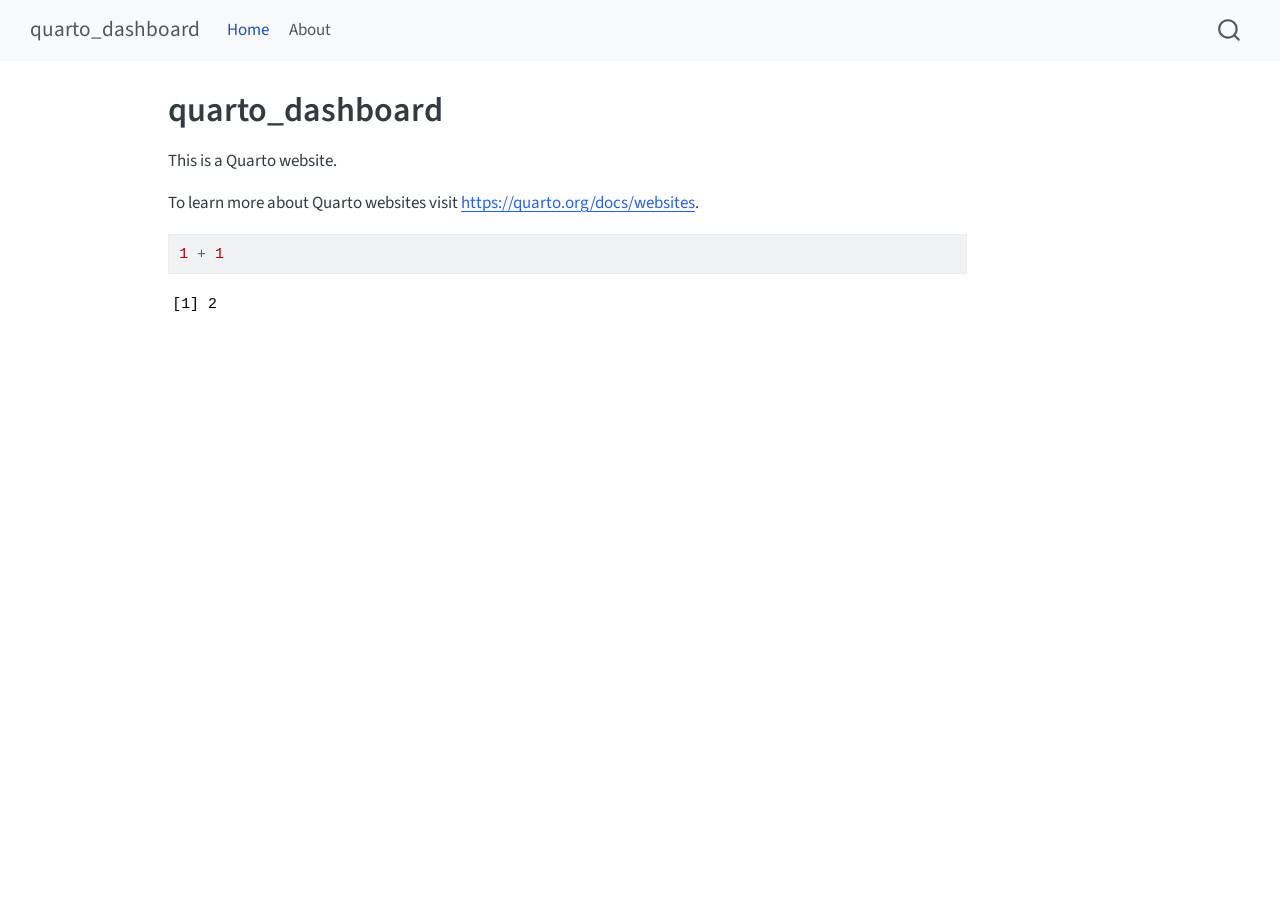
==== index.html @ 5db0f4c8 "Built site for gh-pages" ====
<!DOCTYPE html>
<html xmlns="http://www.w3.org/1999/xhtml" lang="en" xml:lang="en"><head>

<meta charset="utf-8">
<meta name="generator" content="quarto-1.10.18">

<meta name="viewport" content="width=device-width, initial-scale=1.0, user-scalable=yes">


<title>quarto_dashboard</title>
<style>
/* Default styles provided by pandoc.
** See https://pandoc.org/MANUAL.html#variables-for-html for config info.
*/
span.smallcaps{font-variant: small-caps;}
div.columns{display: flex; gap: 1.5em;}
div.column{flex: auto;}
@media screen {
div.columns{gap: min(4vw, 1.5em);}
div.column{overflow-x: auto;}
}
div.hanging-indent{margin-left: 1.5em; text-indent: -1.5em;}
ul.task-list{list-style: none;}
ul.task-list li input[type="checkbox"] {
  width: 0.8em;
  margin: 0 0.8em 0.2em -1em; /* quarto-specific, see https://github.com/quarto-dev/quarto-cli/issues/4556 */ 
  vertical-align: middle;
}
/* CSS for syntax highlighting */
html { -webkit-text-size-adjust: 100%; }
pre > code.sourceCode { white-space: pre; position: relative; }
pre > code.sourceCode > span { display: inline-block; line-height: 1.25; }
pre > code.sourceCode > span:empty { height: 1.2em; }
.sourceCode { overflow: visible; }
code.sourceCode > span { color: inherit; text-decoration: inherit; }
div.sourceCode { margin: 1em 0; }
pre.sourceCode { margin: 0; }
@media screen {
div.sourceCode { overflow: auto; }
}
@media print {
pre > code.sourceCode { white-space: pre-wrap; }
pre > code.sourceCode > span { text-indent: -5em; padding-left: 5em; }
}
pre.numberSource code
  { counter-reset: source-line 0; }
pre.numberSource code > span
  { position: relative; left: -4em; counter-increment: source-line; }
pre.numberSource code > span > a:first-child::before
  { content: counter(source-line);
    position: relative; left: -1em; text-align: right; vertical-align: baseline;
    border: none; display: inline-block;
    -webkit-touch-callout: none; -webkit-user-select: none;
    -khtml-user-select: none; -moz-user-select: none;
    -ms-user-select: none; user-select: none;
    padding: 0 4px; width: 4em;
  }
pre.numberSource { margin-left: 3em;  padding-left: 4px; }
div.sourceCode
  {   }
@media screen {
pre > code.sourceCode > span > a:first-child::before { text-decoration: underline; }
}
</style>


<script src="site_libs/quarto-nav/quarto-nav.js"></script>
<script src="site_libs/quarto-nav/headroom.min.js"></script>
<script src="site_libs/clipboard/clipboard.min.js"></script>
<script src="site_libs/quarto-search/autocomplete.umd.js"></script>
<script src="site_libs/quarto-search/fuse.min.js"></script>
<script src="site_libs/quarto-search/quarto-search.js"></script>
<meta name="quarto:offset" content="./">
<script src="site_libs/quarto-html/quarto.js" type="module"></script>
<script src="site_libs/quarto-html/tabsets/tabsets.js" type="module"></script>
<script src="site_libs/quarto-html/popper.min.js"></script>
<script src="site_libs/quarto-html/tippy.umd.min.js"></script>
<script src="site_libs/quarto-html/anchor.min.js"></script>
<link href="site_libs/quarto-html/tippy.css" rel="stylesheet">
<link href="site_libs/quarto-html/quarto-syntax-highlighting-64a204ab8560d761af7679ceaba22944.css" rel="stylesheet" id="quarto-text-highlighting-styles">
<script src="site_libs/bootstrap/bootstrap.min.js"></script>
<link href="site_libs/bootstrap/bootstrap-icons.css" rel="stylesheet">
<link href="site_libs/bootstrap/bootstrap-d9a78992818f0f4e9fad39da59a264eb.min.css" rel="stylesheet" append-hash="true" id="quarto-bootstrap" data-mode="light">
<script id="quarto-search-options" type="application/json">{
  "location": "navbar",
  "copy-button": false,
  "collapse-after": 3,
  "panel-placement": "end",
  "type": "overlay",
  "limit": 50,
  "keyboard-shortcut": [
    "f",
    "/",
    "s"
  ],
  "show-item-context": false,
  "language": {
    "search-no-results-text": "No results",
    "search-matching-documents-text": "matching documents",
    "search-copy-link-title": "Copy link to search",
    "search-hide-matches-text": "Hide additional matches",
    "search-more-match-text": "more match in this document",
    "search-more-matches-text": "more matches in this document",
    "search-clear-button-title": "Clear",
    "search-text-placeholder": "",
    "search-detached-cancel-button-title": "Cancel",
    "search-submit-button-title": "Submit",
    "search-label": "Search"
  }
}</script>


<link rel="stylesheet" href="styles.css">
</head>

<body class="nav-fixed quarto-light">

<div id="quarto-search-results"></div>
  <header id="quarto-header" class="headroom fixed-top">
    <nav class="navbar navbar-expand-lg " data-bs-theme="dark">
      <div class="navbar-container container-fluid">
      <div class="navbar-brand-container mx-auto">
    <a class="navbar-brand" href="./index.html">
    <span class="navbar-title">quarto_dashboard</span>
    </a>
  </div>
            <div id="quarto-search" class="" title="Search"></div>
          <button class="navbar-toggler" type="button" data-bs-toggle="collapse" data-bs-target="#navbarCollapse" aria-controls="navbarCollapse" role="menu" aria-expanded="false" aria-label="Toggle navigation" onclick="if (window.quartoToggleHeadroom) { window.quartoToggleHeadroom(); }">
  <span class="navbar-toggler-icon"></span>
</button>
          <div class="collapse navbar-collapse" id="navbarCollapse">
            <ul class="navbar-nav navbar-nav-scroll me-auto">
  <li class="nav-item">
    <a class="nav-link active" href="./index.html" aria-current="page"> 
<span class="menu-text">Home</span></a>
  </li>  
  <li class="nav-item">
    <a class="nav-link" href="./about.html"> 
<span class="menu-text">About</span></a>
  </li>  
</ul>
          </div> <!-- /navcollapse -->
            <div class="quarto-navbar-tools">
</div>
      </div> <!-- /container-fluid -->
    </nav>
</header>
<!-- content -->
<div id="quarto-content" class="quarto-container page-columns page-rows-contents page-layout-article page-navbar">
<!-- sidebar -->
<!-- margin-sidebar -->
    <div id="quarto-margin-sidebar" class="sidebar margin-sidebar zindex-bottom">
        
    </div>
<!-- main -->
<main class="content" id="quarto-document-content">

<header id="title-block-header" class="quarto-title-block default">
<div class="quarto-title">
<h1 class="title">quarto_dashboard</h1>
</div>



<div class="quarto-title-meta">

    
  
    
  </div>
  


</header>


<p>This is a Quarto website.</p>
<p>To learn more about Quarto websites visit <a href="https://quarto.org/docs/websites" class="uri">https://quarto.org/docs/websites</a>.</p>
<div class="cell">
<div class="code-copy-outer-scaffold"><div class="sourceCode cell-code" id="cb1"><pre class="sourceCode r code-with-copy"><code class="sourceCode r"><span id="cb1-1"><a href="#cb1-1" aria-hidden="true" tabindex="-1"></a><span class="dv">1</span> <span class="sc">+</span> <span class="dv">1</span></span></code></pre></div><button title="Copy to Clipboard" class="code-copy-button"><i class="bi"></i></button></div>
<div class="cell-output cell-output-stdout">
<pre><code>[1] 2</code></pre>
</div>
</div>



</main> <!-- /main -->
<script id="quarto-html-after-body" type="application/javascript">
  window.document.addEventListener("DOMContentLoaded", function (event) {
    const icon = "";
    const anchorJS = new window.AnchorJS();
    anchorJS.options = {
      placement: 'right',
      icon: icon
    };
    anchorJS.add('.anchored');
    const isCodeAnnotation = (el) => {
      for (const clz of el.classList) {
        if (clz.startsWith('code-annotation-')) {                     
          return true;
        }
      }
      return false;
    }
    const onCopySuccess = function(e) {
      // button target
      const button = e.trigger;
      // don't keep focus
      button.blur();
      // flash "checked"
      button.classList.add('code-copy-button-checked');
      var currentTitle = button.getAttribute("title");
      button.setAttribute("title", "Copied!");
      let tooltip;
      if (window.bootstrap) {
        button.setAttribute("data-bs-toggle", "tooltip");
        button.setAttribute("data-bs-placement", "left");
        button.setAttribute("data-bs-title", "Copied!");
        tooltip = new bootstrap.Tooltip(button, 
          { trigger: "manual", 
            customClass: "code-copy-button-tooltip",
            offset: [0, -8]});
        tooltip.show();    
      }
      setTimeout(function() {
        if (tooltip) {
          tooltip.hide();
          button.removeAttribute("data-bs-title");
          button.removeAttribute("data-bs-toggle");
          button.removeAttribute("data-bs-placement");
        }
        button.setAttribute("title", currentTitle);
        button.classList.remove('code-copy-button-checked');
      }, 1000);
      // clear code selection
      e.clearSelection();
    }
    const getTextToCopy = function(trigger) {
      const outerScaffold = trigger.parentElement.cloneNode(true);
      const codeEl = outerScaffold.querySelector('code');
      for (const childEl of codeEl.children) {
        if (isCodeAnnotation(childEl)) {
          childEl.remove();
        }
      }
      return codeEl.innerText;
    }
    const clipboard = new window.ClipboardJS('.code-copy-button:not([data-in-quarto-modal])', {
      text: getTextToCopy
    });
    clipboard.on('success', onCopySuccess);
    if (window.document.getElementById('quarto-embedded-source-code-modal')) {
      const clipboardModal = new window.ClipboardJS('.code-copy-button[data-in-quarto-modal]', {
        text: getTextToCopy,
        container: window.document.getElementById('quarto-embedded-source-code-modal')
      });
      clipboardModal.on('success', onCopySuccess);
    }
      var localhostRegex = new RegExp(/^(?:http|https):\/\/localhost\:?[0-9]*\//);
      var mailtoRegex = new RegExp(/^mailto:/);
        var filterRegex = new RegExp("https:\/\/anadiedrichs\.github\.io\/quarto_dashboard\/");
      var isInternal = (href) => {
          return filterRegex.test(href) || localhostRegex.test(href) || mailtoRegex.test(href);
      }
      // Inspect non-navigation links and adorn them if external
     var links = window.document.querySelectorAll('a[href]:not(.nav-link):not(.navbar-brand):not(.toc-action):not(.sidebar-link):not(.sidebar-item-toggle):not(.pagination-link):not(.no-external):not([aria-hidden]):not(.dropdown-item):not(.quarto-navigation-tool):not(.about-link)');
      for (var i=0; i<links.length; i++) {
        const link = links[i];
        if (!isInternal(link.href)) {
          // undo the damage that might have been done by quarto-nav.js in the case of
          // links that we want to consider external
          if (link.dataset.originalHref !== undefined) {
            link.href = link.dataset.originalHref;
          }
        }
      }
    function tippyHover(el, contentFn, onTriggerFn, onUntriggerFn) {
      const config = {
        allowHTML: true,
        maxWidth: 500,
        delay: 100,
        arrow: false,
        appendTo: function(el) {
            return el.parentElement;
        },
        interactive: true,
        interactiveBorder: 10,
        theme: 'quarto',
        placement: 'bottom-start',
      };
      if (contentFn) {
        config.content = contentFn;
      }
      if (onTriggerFn) {
        config.onTrigger = onTriggerFn;
      }
      if (onUntriggerFn) {
        config.onUntrigger = onUntriggerFn;
      }
      window.tippy(el, config); 
    }
    const noterefs = window.document.querySelectorAll('a[role="doc-noteref"]');
    for (var i=0; i<noterefs.length; i++) {
      const ref = noterefs[i];
      tippyHover(ref, function() {
        // use id or data attribute instead here
        let href = ref.getAttribute('data-footnote-href') || ref.getAttribute('href');
        try { href = new URL(href).hash; } catch {}
        const id = href.replace(/^#\/?/, "");
        const note = window.document.getElementById(id);
        if (note) {
          return note.innerHTML;
        } else {
          return "";
        }
      });
    }
    const xrefs = window.document.querySelectorAll('a.quarto-xref');
    const processXRef = (id, note) => {
      // Strip column container classes
      const stripColumnClz = (el) => {
        el.classList.remove("page-full", "page-columns");
        if (el.children) {
          for (const child of el.children) {
            stripColumnClz(child);
          }
        }
      }
      stripColumnClz(note)
      if (id === null || id.startsWith('sec-')) {
        // Special case sections, only their first couple elements
        const container = document.createElement("div");
        if (note.children && note.children.length > 2) {
          container.appendChild(note.children[0].cloneNode(true));
          for (let i = 1; i < note.children.length; i++) {
            const child = note.children[i];
            if (child.tagName === "P" && child.innerText === "") {
              continue;
            } else {
              container.appendChild(child.cloneNode(true));
              break;
            }
          }
          if (window.Quarto?.typesetMath) {
            window.Quarto.typesetMath(container);
          }
          return container.innerHTML
        } else {
          if (window.Quarto?.typesetMath) {
            window.Quarto.typesetMath(note);
          }
          return note.innerHTML;
        }
      } else {
        // Remove any anchor links if they are present
        const anchorLink = note.querySelector('a.anchorjs-link');
        if (anchorLink) {
          anchorLink.remove();
        }
        if (window.Quarto?.typesetMath) {
          window.Quarto.typesetMath(note);
        }
        if (note.classList.contains("callout")) {
          return note.outerHTML;
        } else {
          return note.innerHTML;
        }
      }
    }
    for (var i=0; i<xrefs.length; i++) {
      const xref = xrefs[i];
      tippyHover(xref, undefined, function(instance) {
        instance.disable();
        let url = xref.getAttribute('href');
        let hash = undefined; 
        if (url.startsWith('#')) {
          hash = url;
        } else {
          try { hash = new URL(url).hash; } catch {}
        }
        if (hash) {
          const id = hash.replace(/^#\/?/, "");
          const note = window.document.getElementById(id);
          if (note !== null) {
            try {
              const html = processXRef(id, note.cloneNode(true));
              instance.setContent(html);
            } finally {
              instance.enable();
              instance.show();
            }
          } else {
            // See if we can fetch this
            fetch(url.split('#')[0])
            .then(res => res.text())
            .then(html => {
              const parser = new DOMParser();
              const htmlDoc = parser.parseFromString(html, "text/html");
              const note = htmlDoc.getElementById(id);
              if (note !== null) {
                const html = processXRef(id, note);
                instance.setContent(html);
              } 
            }).finally(() => {
              instance.enable();
              instance.show();
            });
          }
        } else {
          // See if we can fetch a full url (with no hash to target)
          // This is a special case and we should probably do some content thinning / targeting
          fetch(url)
          .then(res => res.text())
          .then(html => {
            const parser = new DOMParser();
            const htmlDoc = parser.parseFromString(html, "text/html");
            const note = htmlDoc.querySelector('main.content');
            if (note !== null) {
              // This should only happen for chapter cross references
              // (since there is no id in the URL)
              // remove the first header
              if (note.children.length > 0 && note.children[0].tagName === "HEADER") {
                note.children[0].remove();
              }
              const html = processXRef(null, note);
              instance.setContent(html);
            } 
          }).finally(() => {
            instance.enable();
            instance.show();
          });
        }
      }, function(instance) {
      });
    }
        let selectedAnnoteEl;
        const selectorForAnnotation = ( cell, annotation) => {
          let cellAttr = 'data-code-cell="' + cell + '"';
          let lineAttr = 'data-code-annotation="' +  annotation + '"';
          const selector = 'span[' + cellAttr + '][' + lineAttr + ']';
          return selector;
        }
        const selectCodeLines = (annoteEl) => {
          const doc = window.document;
          const targetCell = annoteEl.getAttribute("data-target-cell");
          const targetAnnotation = annoteEl.getAttribute("data-target-annotation");
          const annoteSpan = window.document.querySelector(selectorForAnnotation(targetCell, targetAnnotation));
          const lines = annoteSpan.getAttribute("data-code-lines").split(",");
          const lineIds = lines.map((line) => {
            return targetCell + "-" + line;
          })
          let top = null;
          let height = null;
          let parent = null;
          if (lineIds.length > 0) {
              //compute the position of the single el (top and bottom and make a div)
              const el = window.document.getElementById(lineIds[0]);
              top = el.offsetTop;
              height = el.offsetHeight;
              parent = el.parentElement.parentElement;
            if (lineIds.length > 1) {
              const lastEl = window.document.getElementById(lineIds[lineIds.length - 1]);
              const bottom = lastEl.offsetTop + lastEl.offsetHeight;
              height = bottom - top;
            }
            if (top !== null && height !== null && parent !== null) {
              // cook up a div (if necessary) and position it 
              let div = window.document.getElementById("code-annotation-line-highlight");
              if (div === null) {
                div = window.document.createElement("div");
                div.setAttribute("id", "code-annotation-line-highlight");
                div.style.position = 'absolute';
                parent.appendChild(div);
              }
              div.style.top = top - 2 + "px";
              div.style.height = height + 4 + "px";
              div.style.left = 0;
              let gutterDiv = window.document.getElementById("code-annotation-line-highlight-gutter");
              if (gutterDiv === null) {
                gutterDiv = window.document.createElement("div");
                gutterDiv.setAttribute("id", "code-annotation-line-highlight-gutter");
                gutterDiv.style.position = 'absolute';
                const codeCell = window.document.getElementById(targetCell);
                const gutter = codeCell.querySelector('.code-annotation-gutter');
                gutter.appendChild(gutterDiv);
              }
              gutterDiv.style.top = top - 2 + "px";
              gutterDiv.style.height = height + 4 + "px";
            }
            selectedAnnoteEl = annoteEl;
          }
        };
        const unselectCodeLines = () => {
          const elementsIds = ["code-annotation-line-highlight", "code-annotation-line-highlight-gutter"];
          elementsIds.forEach((elId) => {
            const div = window.document.getElementById(elId);
            if (div) {
              div.remove();
            }
          });
          selectedAnnoteEl = undefined;
        };
          // Handle positioning of the toggle
      window.addEventListener(
        "resize",
        throttle(() => {
          elRect = undefined;
          if (selectedAnnoteEl) {
            selectCodeLines(selectedAnnoteEl);
          }
        }, 10)
      );
      function throttle(fn, ms) {
      let throttle = false;
      let timer;
        return (...args) => {
          if(!throttle) { // first call gets through
              fn.apply(this, args);
              throttle = true;
          } else { // all the others get throttled
              if(timer) clearTimeout(timer); // cancel #2
              timer = setTimeout(() => {
                fn.apply(this, args);
                timer = throttle = false;
              }, ms);
          }
        };
      }
        // Attach click handler to the DT
        const annoteDls = window.document.querySelectorAll('dt[data-target-cell]');
        for (const annoteDlNode of annoteDls) {
          annoteDlNode.addEventListener('click', (event) => {
            const clickedEl = event.target;
            if (clickedEl !== selectedAnnoteEl) {
              unselectCodeLines();
              const activeEl = window.document.querySelector('dt[data-target-cell].code-annotation-active');
              if (activeEl) {
                activeEl.classList.remove('code-annotation-active');
              }
              selectCodeLines(clickedEl);
              clickedEl.classList.add('code-annotation-active');
            } else {
              // Unselect the line
              unselectCodeLines();
              clickedEl.classList.remove('code-annotation-active');
            }
          });
        }
    const findCites = (el) => {
      const parentEl = el.parentElement;
      if (parentEl) {
        const cites = parentEl.dataset.cites;
        if (cites) {
          return {
            el,
            cites: cites.split(' ')
          };
        } else {
          return findCites(el.parentElement)
        }
      } else {
        return undefined;
      }
    };
    var bibliorefs = window.document.querySelectorAll('a[role="doc-biblioref"]');
    for (var i=0; i<bibliorefs.length; i++) {
      const ref = bibliorefs[i];
      const citeInfo = findCites(ref);
      if (citeInfo) {
        tippyHover(citeInfo.el, function() {
          var popup = window.document.createElement('div');
          citeInfo.cites.forEach(function(cite) {
            var citeDiv = window.document.createElement('div');
            citeDiv.classList.add('hanging-indent');
            citeDiv.classList.add('csl-entry');
            var biblioDiv = window.document.getElementById('ref-' + cite);
            if (biblioDiv) {
              citeDiv.innerHTML = biblioDiv.innerHTML;
            }
            popup.appendChild(citeDiv);
          });
          return popup.innerHTML;
        });
      }
    }
  });
  </script>
</div> <!-- /content -->




</body></html>
---- site_libs/quarto-html/tippy.css ----
.tippy-box[data-animation=fade][data-state=hidden]{opacity:0}[data-tippy-root]{max-width:calc(100vw - 10px)}.tippy-box{position:relative;background-color:#333;color:#fff;border-radius:4px;font-size:14px;line-height:1.4;white-space:normal;outline:0;transition-property:transform,visibility,opacity}.tippy-box[data-placement^=top]>.tippy-arrow{bottom:0}.tippy-box[data-placement^=top]>.tippy-arrow:before{bottom:-7px;left:0;border-width:8px 8px 0;border-top-color:initial;transform-origin:center top}.tippy-box[data-placement^=bottom]>.tippy-arrow{top:0}.tippy-box[data-placement^=bottom]>.tippy-arrow:before{top:-7px;left:0;border-width:0 8px 8px;border-bottom-color:initial;transform-origin:center bottom}.tippy-box[data-placement^=left]>.tippy-arrow{right:0}.tippy-box[data-placement^=left]>.tippy-arrow:before{border-width:8px 0 8px 8px;border-left-color:initial;right:-7px;transform-origin:center left}.tippy-box[data-placement^=right]>.tippy-arrow{left:0}.tippy-box[data-placement^=right]>.tippy-arrow:before{left:-7px;border-width:8px 8px 8px 0;border-right-color:initial;transform-origin:center right}.tippy-box[data-inertia][data-state=visible]{transition-timing-function:cubic-bezier(.54,1.5,.38,1.11)}.tippy-arrow{width:16px;height:16px;color:#333}.tippy-arrow:before{content:"";position:absolute;border-color:transparent;border-style:solid}.tippy-content{position:relative;padding:5px 9px;z-index:1}
---- site_libs/quarto-html/quarto-syntax-highlighting-64a204ab8560d761af7679ceaba22944.css ----
/* quarto syntax highlight colors */
:root {
  --quarto-hl-ot-color: #003B4F;
  --quarto-hl-at-color: #657422;
  --quarto-hl-ss-color: #20794D;
  --quarto-hl-an-color: #5E5E5E;
  --quarto-hl-fu-color: #4758AB;
  --quarto-hl-st-color: #20794D;
  --quarto-hl-cf-color: #003B4F;
  --quarto-hl-op-color: #5E5E5E;
  --quarto-hl-er-color: #AD0000;
  --quarto-hl-bn-color: #AD0000;
  --quarto-hl-al-color: #AD0000;
  --quarto-hl-va-color: #111111;
  --quarto-hl-bu-color: inherit;
  --quarto-hl-ex-color: inherit;
  --quarto-hl-pp-color: #AD0000;
  --quarto-hl-in-color: #5E5E5E;
  --quarto-hl-vs-color: #20794D;
  --quarto-hl-wa-color: #5E5E5E;
  --quarto-hl-do-color: #5E5E5E;
  --quarto-hl-im-color: #00769E;
  --quarto-hl-ch-color: #20794D;
  --quarto-hl-dt-color: #AD0000;
  --quarto-hl-fl-color: #AD0000;
  --quarto-hl-co-color: #5E5E5E;
  --quarto-hl-cv-color: #5E5E5E;
  --quarto-hl-cn-color: #8f5902;
  --quarto-hl-sc-color: #5E5E5E;
  --quarto-hl-dv-color: #AD0000;
  --quarto-hl-kw-color: #003B4F;
}

/* other quarto variables */
:root {
  --quarto-font-monospace: SFMono-Regular, Menlo, Monaco, Consolas, "Liberation Mono", "Courier New", monospace;
}

/* syntax highlight based on Pandoc's rules */
pre > code.sourceCode > span {
  color: #003B4F;
}

code.sourceCode > span {
  color: #003B4F;
}

div.sourceCode,
div.sourceCode pre.sourceCode {
  color: #003B4F;
}

/* Normal */
code span {
  color: #003B4F;
}

/* Alert */
code span.al {
  color: #AD0000;
  font-style: inherit;
}

/* Annotation */
code span.an {
  color: #5E5E5E;
  font-style: inherit;
}

/* Attribute */
code span.at {
  color: #657422;
  font-style: inherit;
}

/* BaseN */
code span.bn {
  color: #AD0000;
  font-style: inherit;
}

/* BuiltIn */
code span.bu {
  font-style: inherit;
}

/* ControlFlow */
code span.cf {
  color: #003B4F;
  font-weight: bold;
  font-style: inherit;
}

/* Char */
code span.ch {
  color: #20794D;
  font-style: inherit;
}

/* Constant */
code span.cn {
  color: #8f5902;
  font-style: inherit;
}

/* Comment */
code span.co {
  color: #5E5E5E;
  font-style: inherit;
}

/* CommentVar */
code span.cv {
  color: #5E5E5E;
  font-style: italic;
}

/* Documentation */
code span.do {
  color: #5E5E5E;
  font-style: italic;
}

/* DataType */
code span.dt {
  color: #AD0000;
  font-style: inherit;
}

/* DecVal */
code span.dv {
  color: #AD0000;
  font-style: inherit;
}

/* Error */
code span.er {
  color: #AD0000;
  font-style: inherit;
}

/* Extension */
code span.ex {
  font-style: inherit;
}

/* Float */
code span.fl {
  color: #AD0000;
  font-style: inherit;
}

/* Function */
code span.fu {
  color: #4758AB;
  font-style: inherit;
}

/* Import */
code span.im {
  color: #00769E;
  font-style: inherit;
}

/* Information */
code span.in {
  color: #5E5E5E;
  font-style: inherit;
}

/* Keyword */
code span.kw {
  color: #003B4F;
  font-weight: bold;
  font-style: inherit;
}

/* Operator */
code span.op {
  color: #5E5E5E;
  font-style: inherit;
}

/* Other */
code span.ot {
  color: #003B4F;
  font-style: inherit;
}

/* Preprocessor */
code span.pp {
  color: #AD0000;
  font-style: inherit;
}

/* SpecialChar */
code span.sc {
  color: #5E5E5E;
  font-style: inherit;
}

/* SpecialString */
code span.ss {
  color: #20794D;
  font-style: inherit;
}

/* String */
code span.st {
  color: #20794D;
  font-style: inherit;
}

/* Variable */
code span.va {
  color: #111111;
  font-style: inherit;
}

/* VerbatimString */
code span.vs {
  color: #20794D;
  font-style: inherit;
}

/* Warning */
code span.wa {
  color: #5E5E5E;
  font-style: italic;
}

.prevent-inlining {
  content: "</";
}

/*# sourceMappingURL=9d8d5bb603a83b8298b89080a598c93b.css.map */
---- styles.css ----
/* css styles */
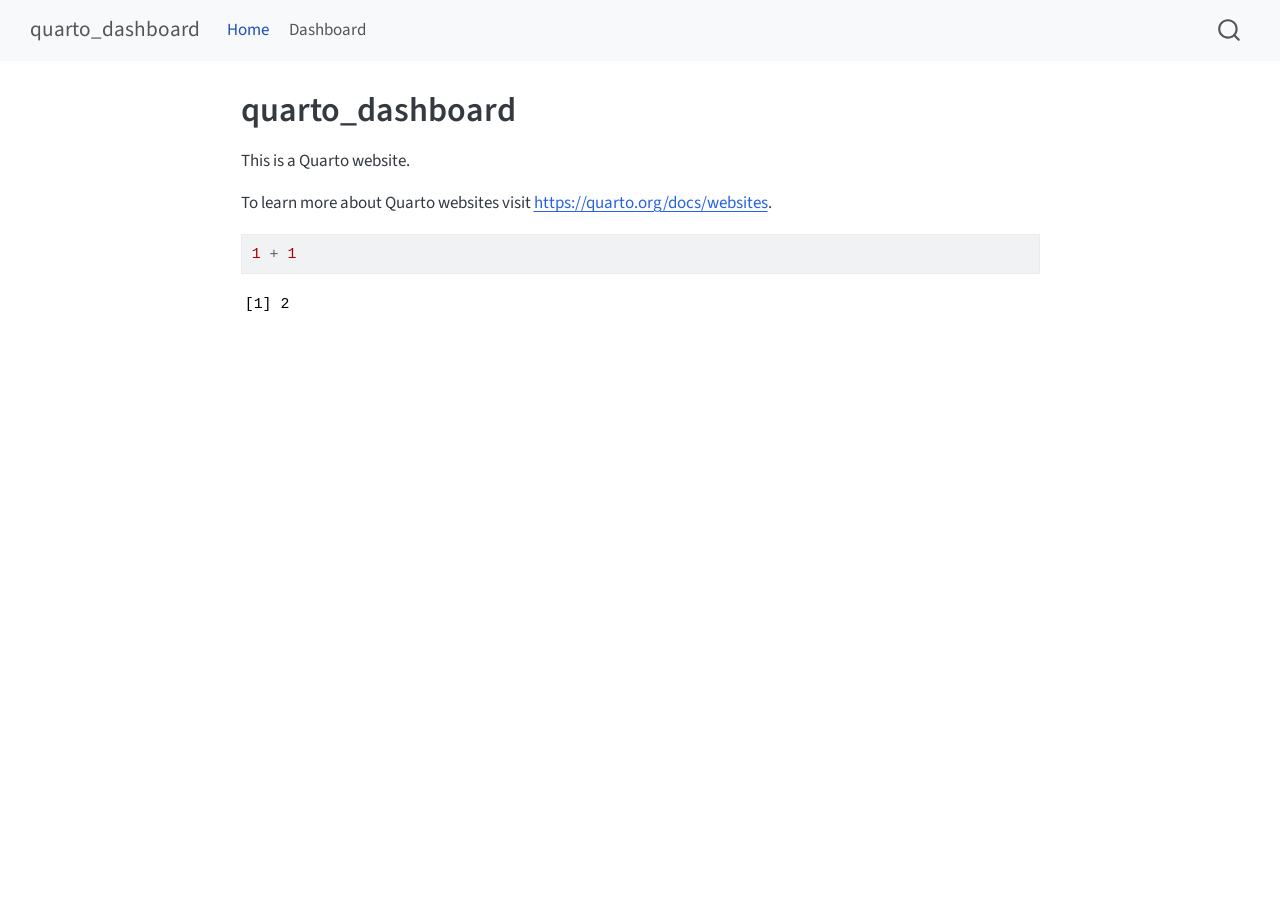
==== commit 272faf0d: "Built site for gh-pages" ====
--- a/index.html
+++ b/index.html
@@ -110,10 +110,9 @@
 }</script>
 
 
-<link rel="stylesheet" href="styles.css">
 </head>
 
-<body class="nav-fixed quarto-light">
+<body class="nav-fixed fullcontent quarto-light">
 
 <div id="quarto-search-results"></div>
   <header id="quarto-header" class="headroom fixed-top">
@@ -136,7 +135,7 @@
   </li>  
   <li class="nav-item">
     <a class="nav-link" href="./about.html"> 
-<span class="menu-text">About</span></a>
+<span class="menu-text">Dashboard</span></a>
   </li>  
 </ul>
           </div> <!-- /navcollapse -->
@@ -149,9 +148,7 @@
 <div id="quarto-content" class="quarto-container page-columns page-rows-contents page-layout-article page-navbar">
 <!-- sidebar -->
 <!-- margin-sidebar -->
-    <div id="quarto-margin-sidebar" class="sidebar margin-sidebar zindex-bottom">
-        
-    </div>
+    
 <!-- main -->
 <main class="content" id="quarto-document-content">
 
